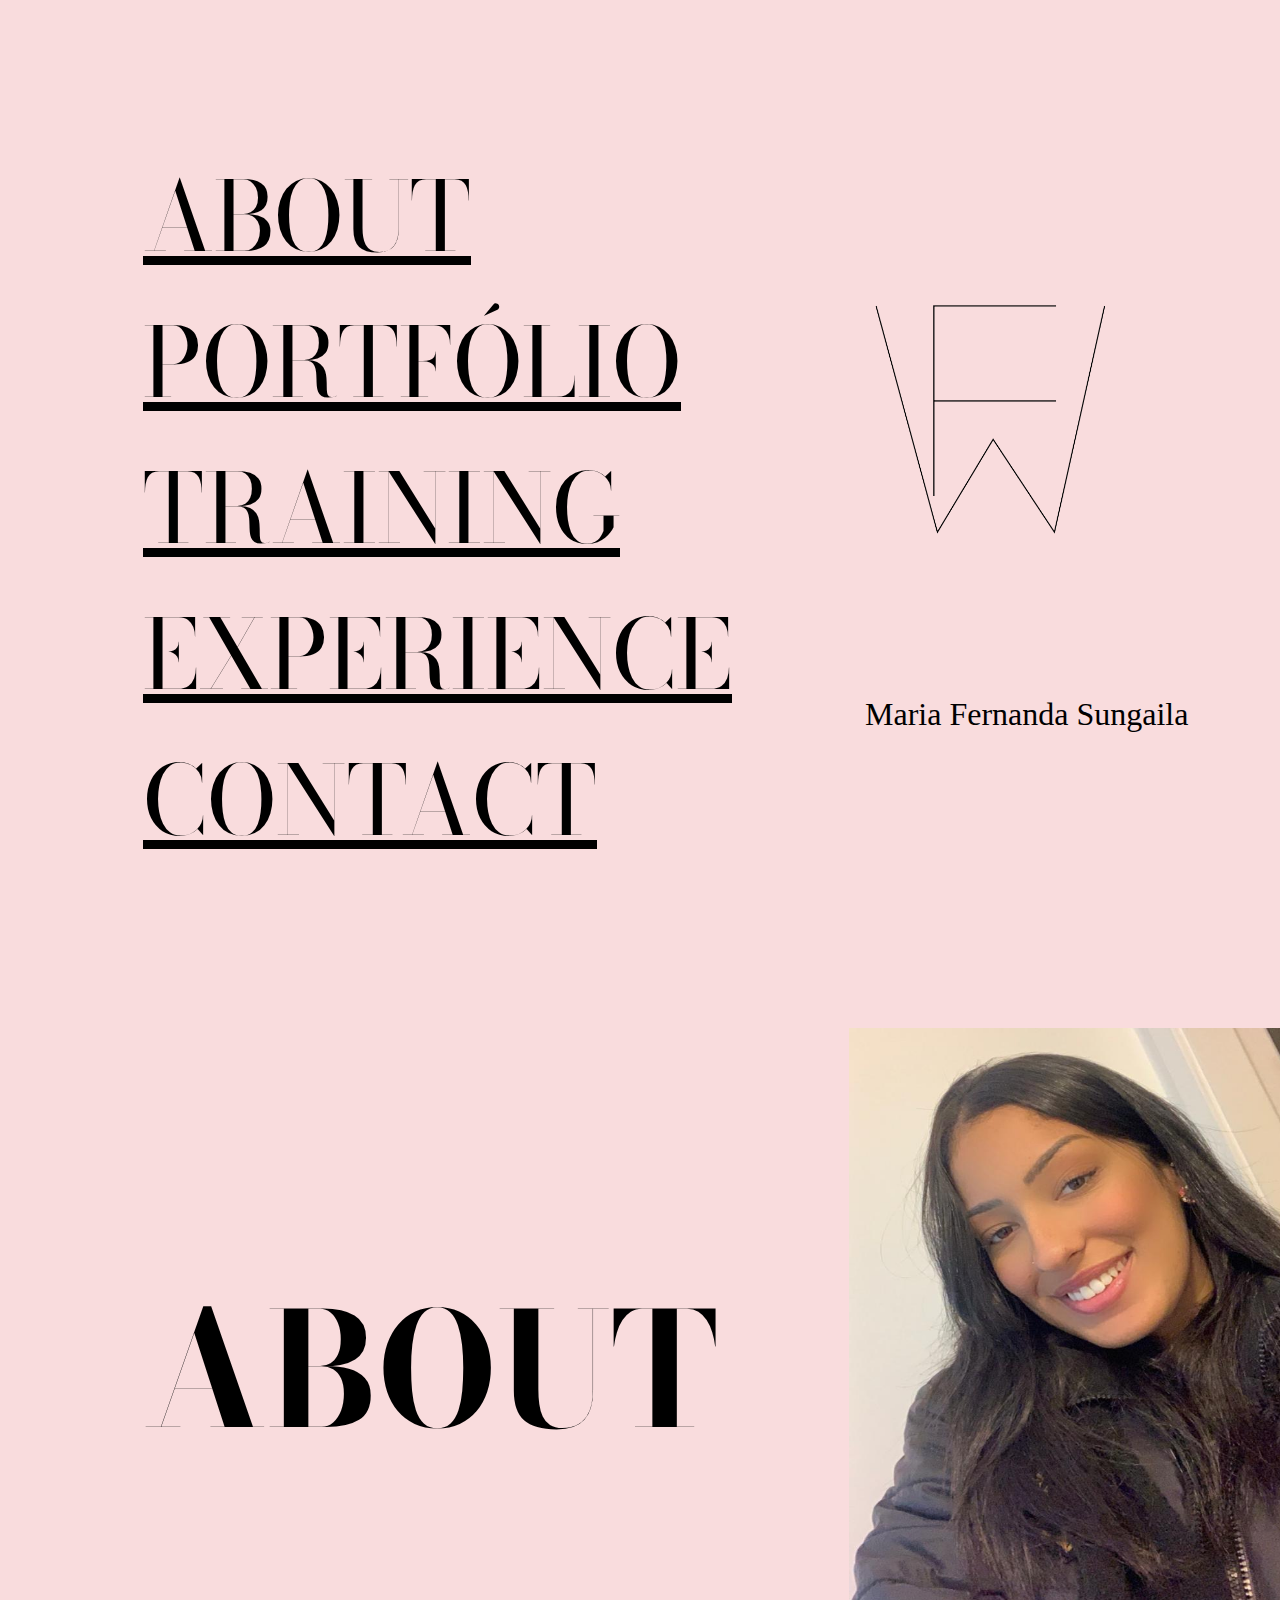
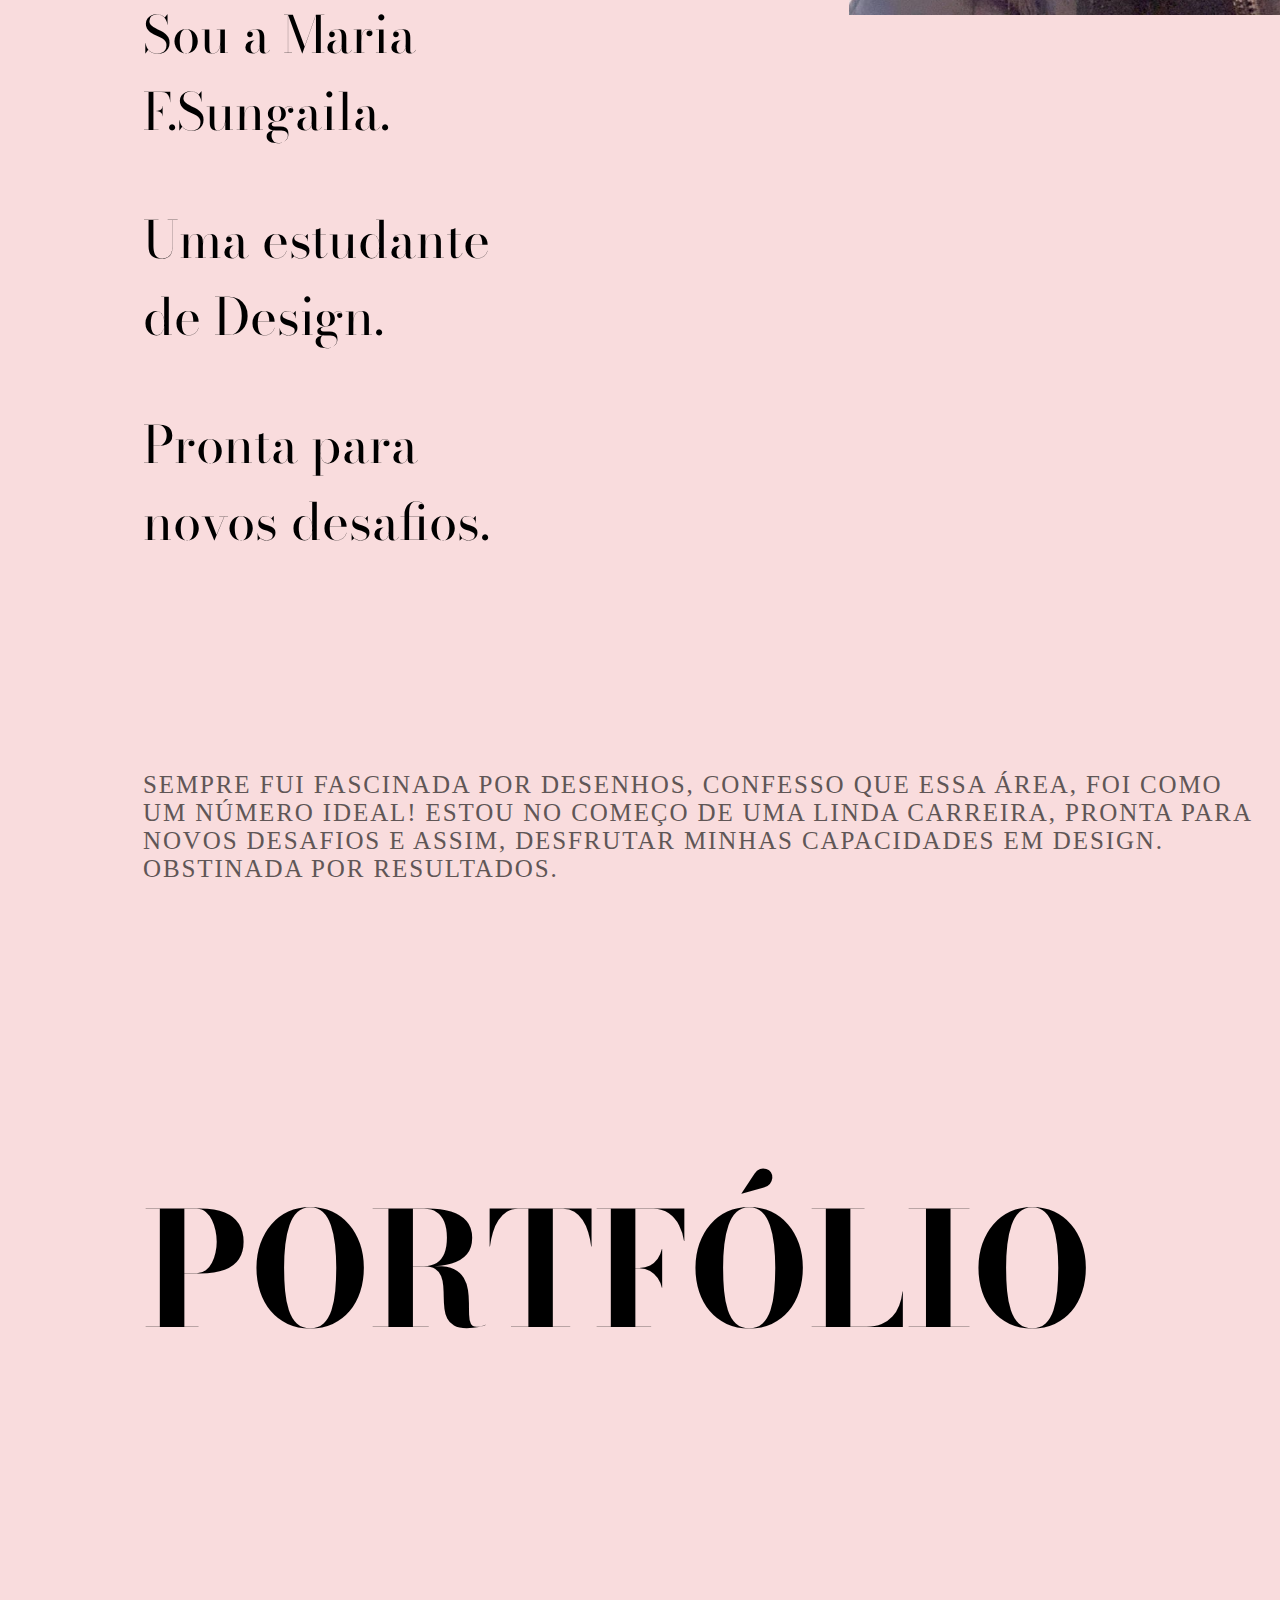
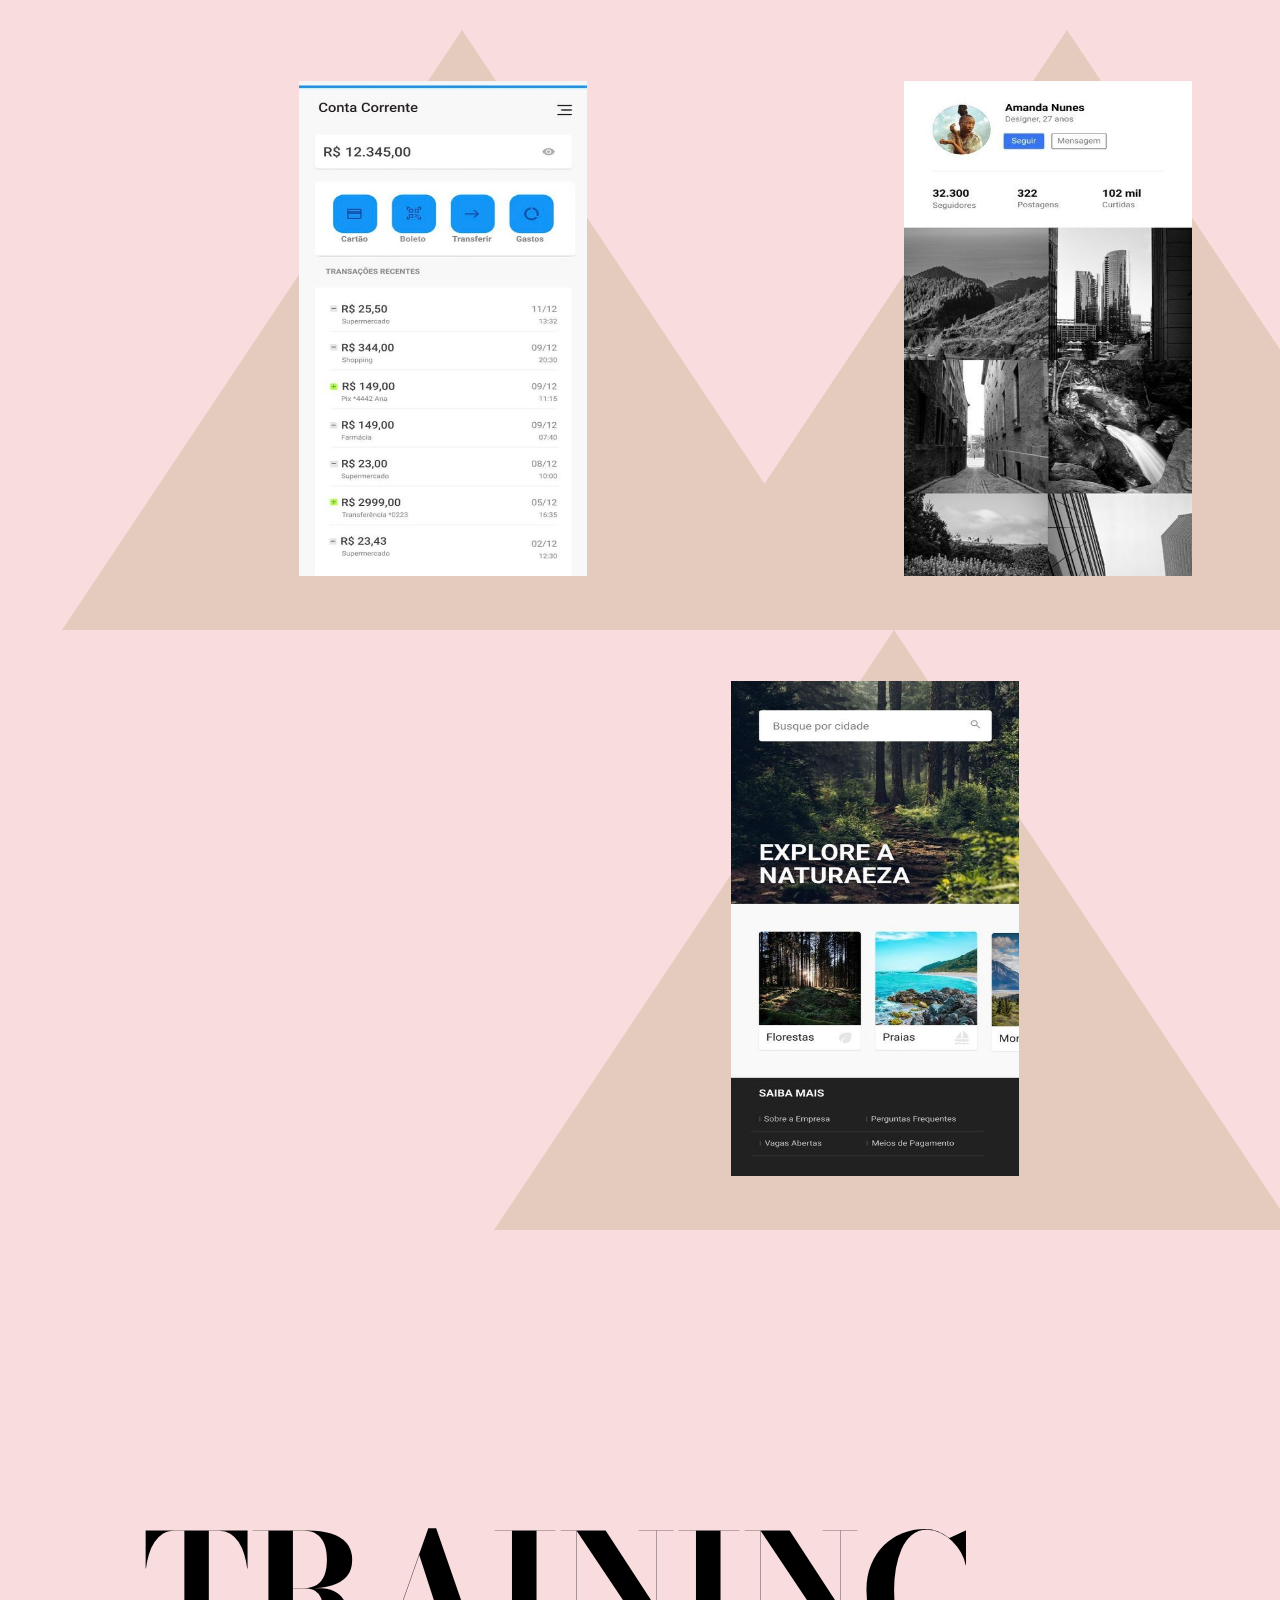
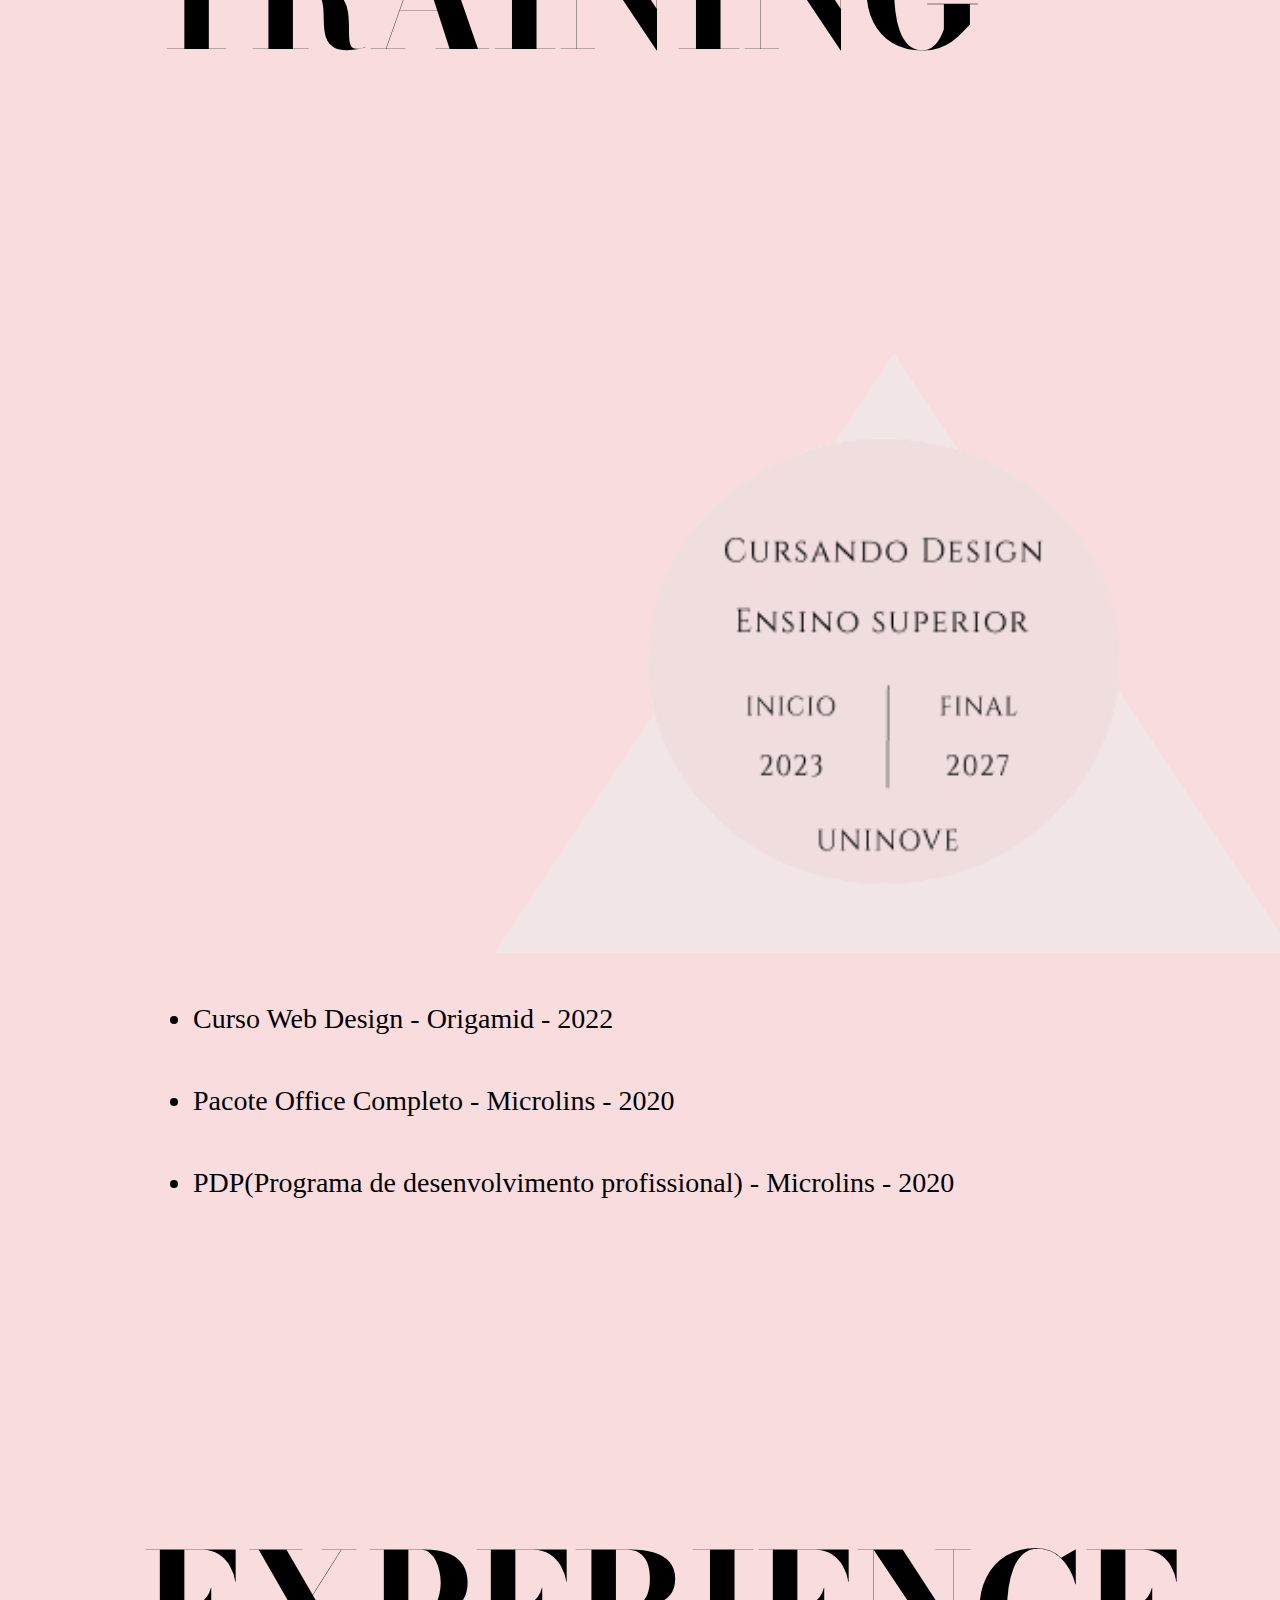
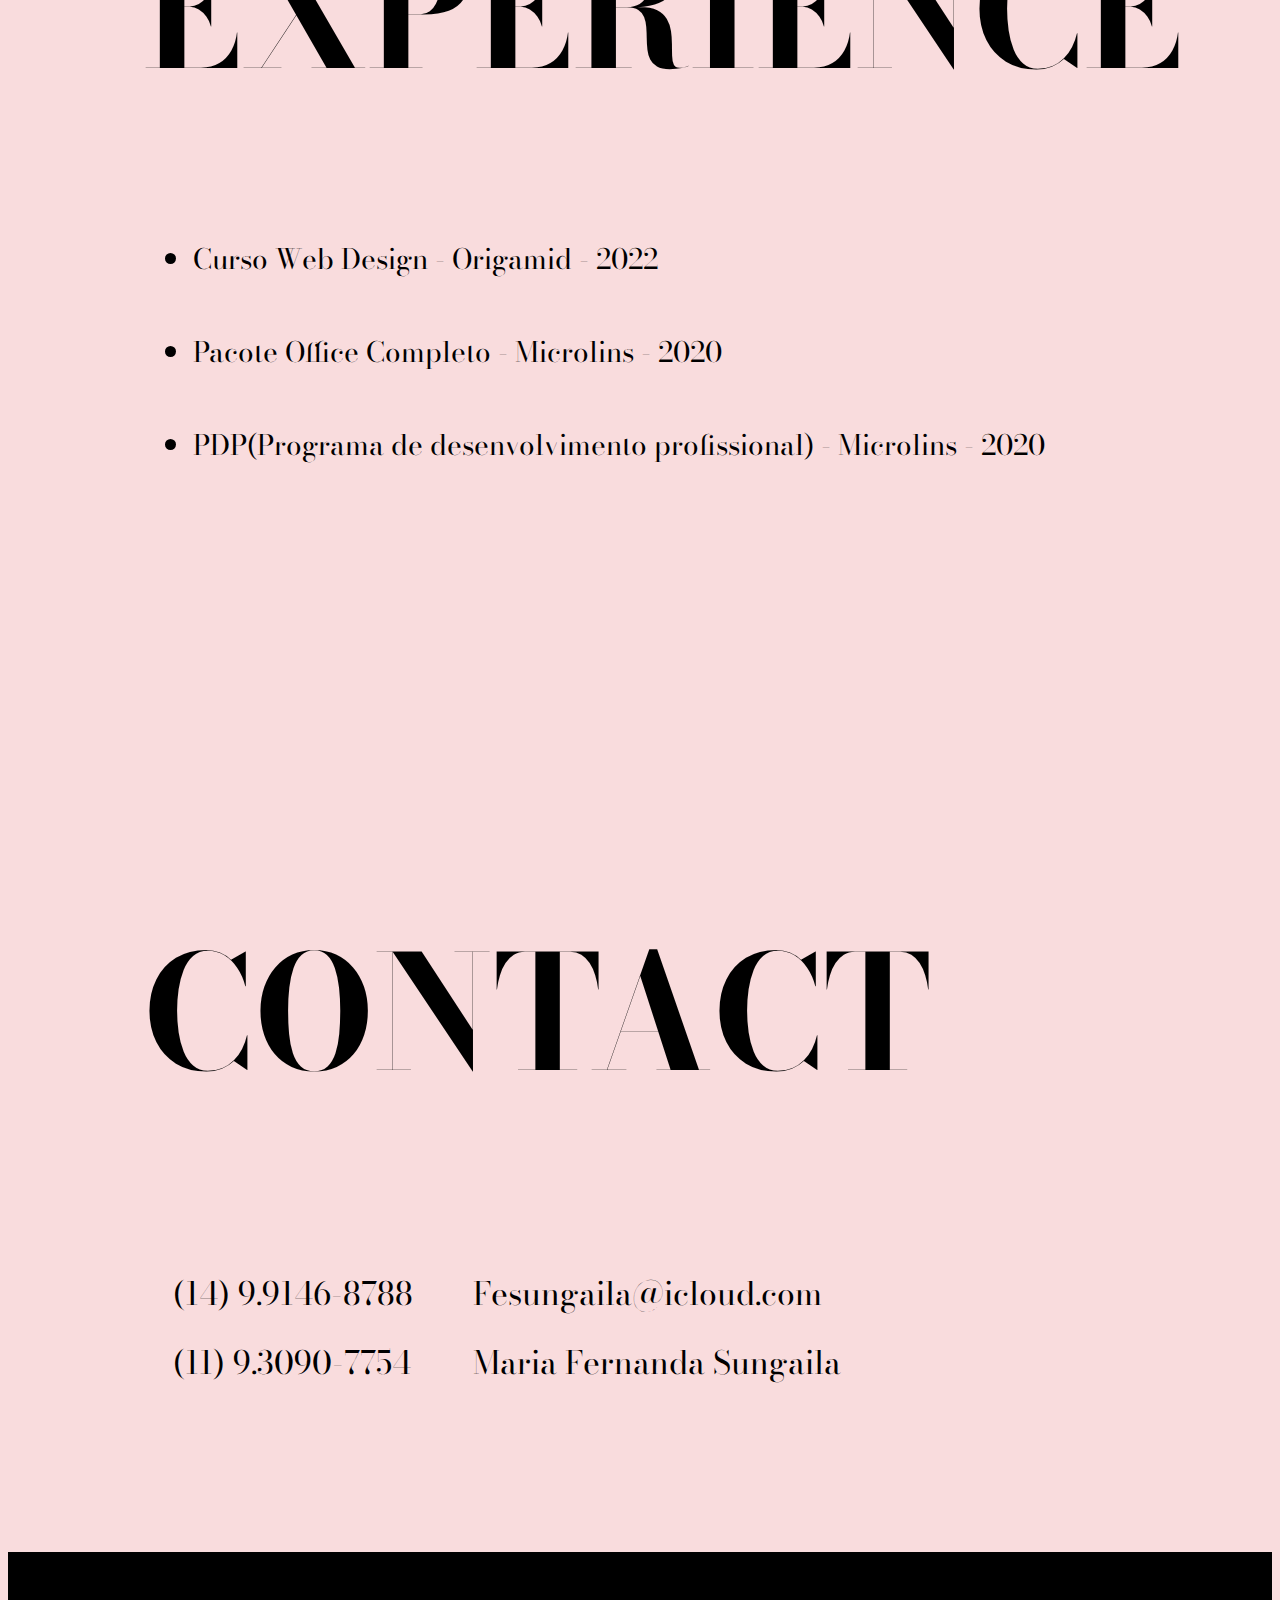
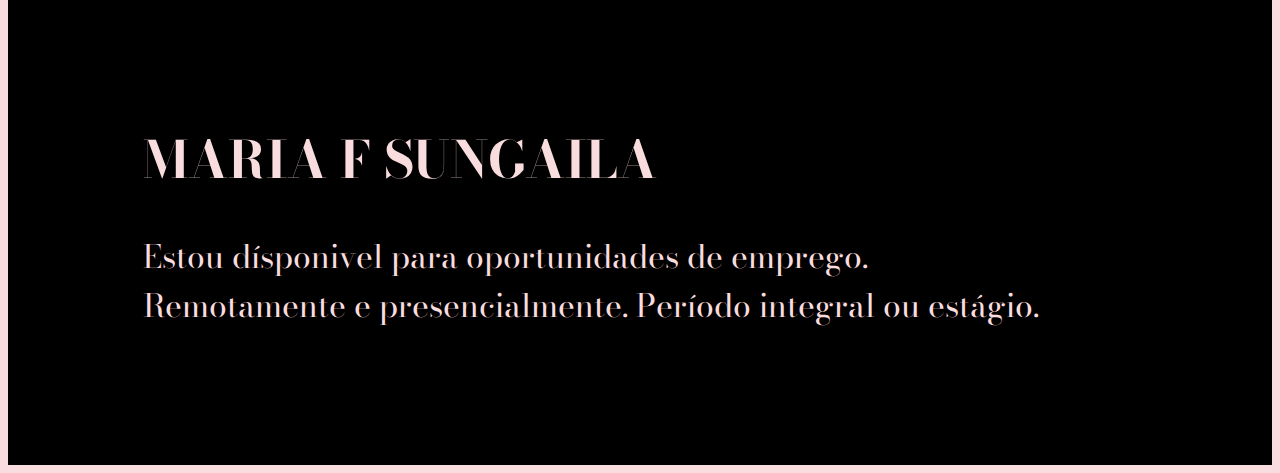
==== index.html @ e9f55757 "alterações na estrutura do projeto para subir no github pages" ====
<!DOCTYPE html>
<html>
  <head>
    <title>
      Projeto Maria Fernanda
    </title>
    <link rel="stylesheet" type="text/css" href="style.css">
    <meta charset="UTF-8">
    <link rel="stylesheet" href="https://cdn.jsdelivr.net/npm/bootstrap@4.1.3/dist/css/bootstrap.min.css" integrity="sha384-MCw98/SFnGE8fJT3GXwEOngsV7Zt27NXFoaoApmYm81iuXoPkFOJwJ8ERdknLPMO" crossorigin="anonymous">
    <link rel="icon" href="/FW.png">
    <body style="background-color: #f9dcdd;">

      
<div id="start-base">
  <div style="margin: 15vh;">
      <span class="informations"><a href="" style="color: black;">ABOUT</a></span>
      <br>
      <span class="informations"><a href="" style="color:black">PORTFÓLIO</a></span>
      <br>
      <span class="informations"><a href="" style="color: black;">TRAINING</a></span>
      <br>
      <span class="informations"><a href="" style="color: black;">EXPERIENCE</a></span>
      <br>
      <span class="informations"><a href="" style="color: black;">CONTACT</a></span>
      <br>
  </div>


<div id="image-signature">
  <img src="/FW.png" alt="" style="height: 30vh; margin-left: 2px;">
  <div class="name">
    <span>Maria Fernanda Sungaila</span>
  </div>
</div>
</div>

<div class="about">
  <div id="about-apresentation"">
<h1 style="font-size: 158px;">ABOUT</h1>
<p>Sou a Maria F.Sungaila.</p>
<p>Uma estudante de Design.</p>
<p>Pronta para novos desafios.</p>
  </div> 

  <div style="margin-left: 21vh;">
    <img id="image-photomaria"src="/picture-maria.jpg" alt="">
  </div>
</div>
<div id="about-description">
  <div style="margin-left: 15vh;">
  <p>SEMPRE FUI FASCINADA POR DESENHOS, CONFESSO QUE ESSA ÁREA, FOI COMO UM NÚMERO IDEAL! ESTOU NO COMEÇO DE UMA LINDA CARREIRA, PRONTA PARA NOVOS DESAFIOS E ASSIM, DESFRUTAR MINHAS CAPACIDADES EM DESIGN. OBSTINADA POR RESULTADOS.</p>
  </div>
</div>


<div class="portfolio">
  <div style="margin: 15vh;">
    <h1 style="font-size: 158px;">PORTFÓLIO</h1>
  </div>
</div>

<div id="segura-triangulo">
  <div class="triangulo">
    <img src="/port1.jpeg" alt="" style="height: 55vh;width: 32vh;z-index: 1000;margin-left: -163px;margin-top: 51px;">
  </div>
  <div class="triangulo">
    <img src="/port2.jpeg" alt="" style="height: 55vh;width: 32vh;z-index: 1000;margin-left: -163px;margin-top: 51px">
  </div>
</div>

<div id="segura-triangulo-sozinho">
  <div class="triangulo" style="margin-left: 49vh;">
    <img src="/port3.jpeg" alt="" style="height: 55vh;width: 32vh;z-index: 1000;margin-left: -163px;margin-top: 51px">
  </div>
</div>







<div class="training">
  <div style="margin: 15vh;">
  <h1 style="font-size: 158px;">TRAINING</h1>
  </div>
</div>


  <div id="segura-triangulo-sozinho">
    <div class="triangulo-claro" style="margin-left: 49vh;">
      <img src="/bola.png" alt="" style="    height: 53vh;width: 65vh;z-index: 1000;margin-left: -318px;margin-top: 68px;">
    </div>
  <div style="margin-left: 10vh;">
        <li>Curso Web Design - Origamid - 2022</li>
        <li>Pacote Office Completo - Microlins - 2020</li>
        <li>PDP(Programa de desenvolvimento profissional) - Microlins - 2020</li> 
    </div>
  </div> 



  <div class="experience">
    <div style="margin: 15vh;">
      <h1 style="font-size: 158px;">EXPERIENCE</h1>
      <div>
        <li>Curso Web Design - Origamid - 2022</li>
        <li>Pacote Office Completo - Microlins - 2020</li>
        <li>PDP(Programa de desenvolvimento profissional) - Microlins - 2020</li> 
      </div>
    </div>
  </div>

  <div class="contact">
    <div style="margin: 15vh;">
    <h1 style="font-size: 158px;">CONTACT</h1>
    <div style="display: flex;">
      <div style="font-size: 32px; display: flex;flex-direction: column; margin: 20px;">
        <span style="margin: 10px;">(14) 9.9146-8788</span>
        <span style="margin: 10px">(11) 9.3090-7754</span>
      </div>

      <div style="font-size: 32px;display: flex;flex-direction: column; margin: 20px;">
        <span style="margin: 10px">Fesungaila@icloud.com</span>
        <span style="margin: 10px">Maria Fernanda Sungaila</span>
      </div>
 </div>
</div>
</div>


<div class="footer">
  <div style="margin: 15vh;">
  <h1 style="font-size: 51px;">MARIA F SUNGAILA</h1>
  <div>
    <span style="font-size: 32px;">Estou dísponivel para oportunidades de emprego.<br> Remotamente e presencialmente. Período integral ou estágio.</span>
</div>
  </div>
</div> 

























      <!--BOOTSTRAP-->

<script src="https://code.jquery.com/jquery-3.3.1.slim.min.js" integrity="sha384-q8i/X+965DzO0rT7abK41JStQIAqVgRVzpbzo5smXKp4YfRvH+8abtTE1Pi6jizo" crossorigin="anonymous"></script>
<script src="https://cdn.jsdelivr.net/npm/popper.js@1.14.3/dist/umd/popper.min.js" integrity="sha384-ZMP7rVo3mIykV+2+9J3UJ46jBk0WLaUAdn689aCwoqbBJiSnjAK/l8WvCWPIPm49" crossorigin="anonymous"></script>
<script src="https://cdn.jsdelivr.net/npm/bootstrap@4.1.3/dist/js/bootstrap.min.js" integrity="sha384-ChfqqxuZUCnJSK3+MXmPNIyE6ZbWh2IMqE241rYiqJxyMiZ6OW/JmZQ5stwEULTy" crossorigin="anonymous"></script>
<script src="/portfolio-project-maria-fernanda/script.js"></script>
</body>

</head>
</html>
---- style.css ----
@import url('https://fonts.googleapis.com/css2?family=Abel&family=Big+Shoulders+Display:wght@300&family=Bodoni+Moda&family=Edu+NSW+ACT+Foundation:wght@700&family=Kanit:wght@100&display=swap');

#base-contact{
  font-size: 32px;
  display: flex;
  flex-direction: column; 
  margin: 20px;
}

#image-signature{
  margin-top: 30vh; 
  margin-left: 25vh;
}

#about-description{
  font-size: 25px; 
  font-family: 'Cinzel';
  display: flex;
  color: #605656;
  letter-spacing: 0.075em;
}

#about-apresentation{
  margin: 15vh; 
  font-size: 51px;
}

#image-photomaria{
  margin: 20px;
  width: 440px;
  height: 587px;
}

.footer{
background-color: black;
color: #f9dcdd;
font-family: 'Bodoni Moda', serif;
display: flex;
  
}

.contact{
background-color: #f9dcdd;
font-family: 'Bodoni Moda', serif;
display: flex;
  
}

.experience{
background-color: #f9dcdd;
font-family: 'Bodoni Moda', serif;
display: flex;
}


li{
margin: 50px;
font-size: 28px;
}


.triangulo-claro{
width: 0px;
height: 0px;
border-bottom: 600px solid #f1e5e5;
border-left: 400px solid transparent;
border-right: 400px solid transparent;
}


.training{
background-color: #f9dcdd;
font-family: 'Bodoni Moda', serif;
display: flex;

}

#segura-triangulo-sozinho{
background-color: #f9dcdd;
margin-left: 5vh;
}

#segura-triangulo{
background-color: #f9dcdd;
display: grid;
grid-template-columns: 50% 50%;
margin-left: 6vh;
}

.triangulo{
width: 0px;
height: 0px;
border-bottom: 600px solid rgba(228, 203, 190, 1);
border-left: 400px solid transparent;
border-right: 400px solid transparent;
}

.portfolio{
background-color: #f9dcdd;
font-family: 'Bodoni Moda', serif;
display: flex;
}

.about{
background-color: #f9dcdd;
display: grid;
grid-template-columns: 50% 50%;
font-family: 'Bodoni Moda', serif;
}

.name{
font-family: 'Cinzel';
font-style: normal;
font-weight: 400;
font-size: 32px;
margin-top: 9rem;
width: 498px;
height: 40px;
}

.body{
background-color: #f9dcdd;

}
.informations{
font-size: 96px;
font-family: 'Bodoni Moda', serif;
}

#start-base{
background-color: #f9dcdd;
display: grid;
grid-template-columns: 50% 50%;


}
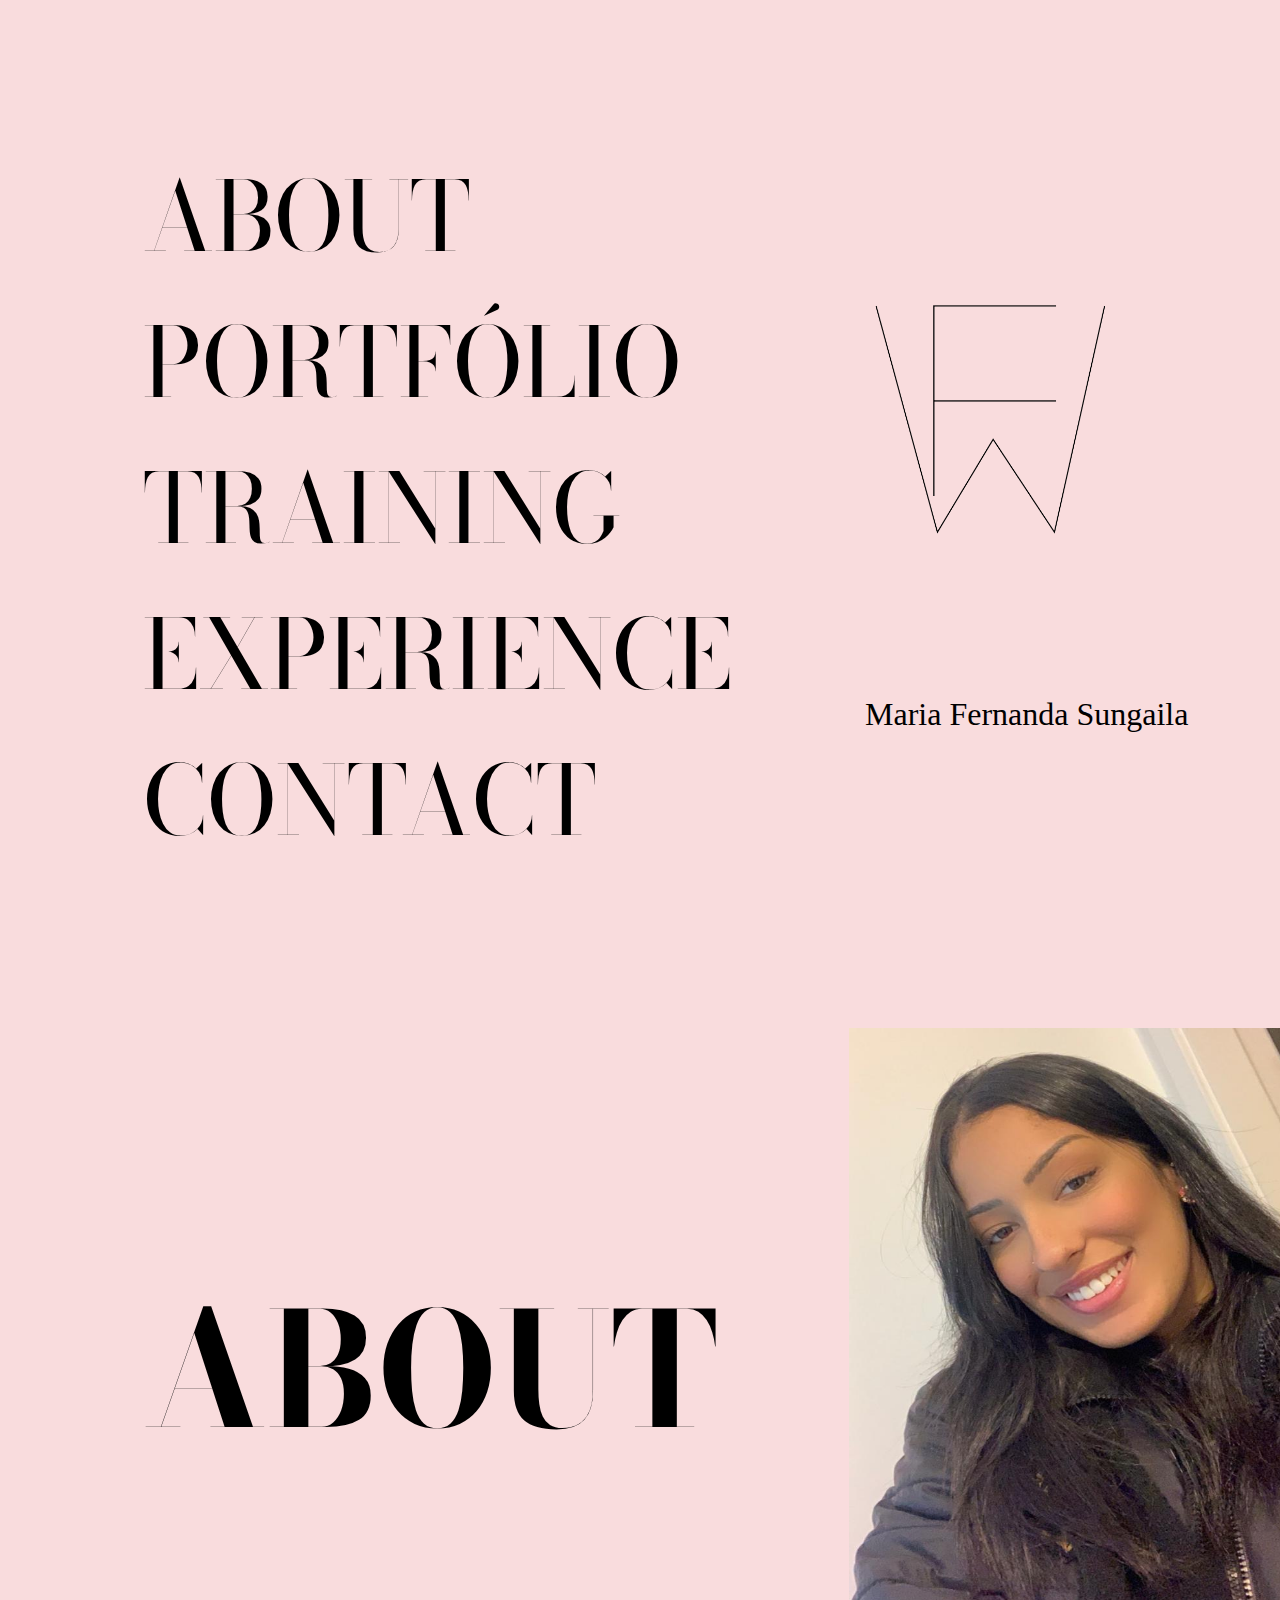
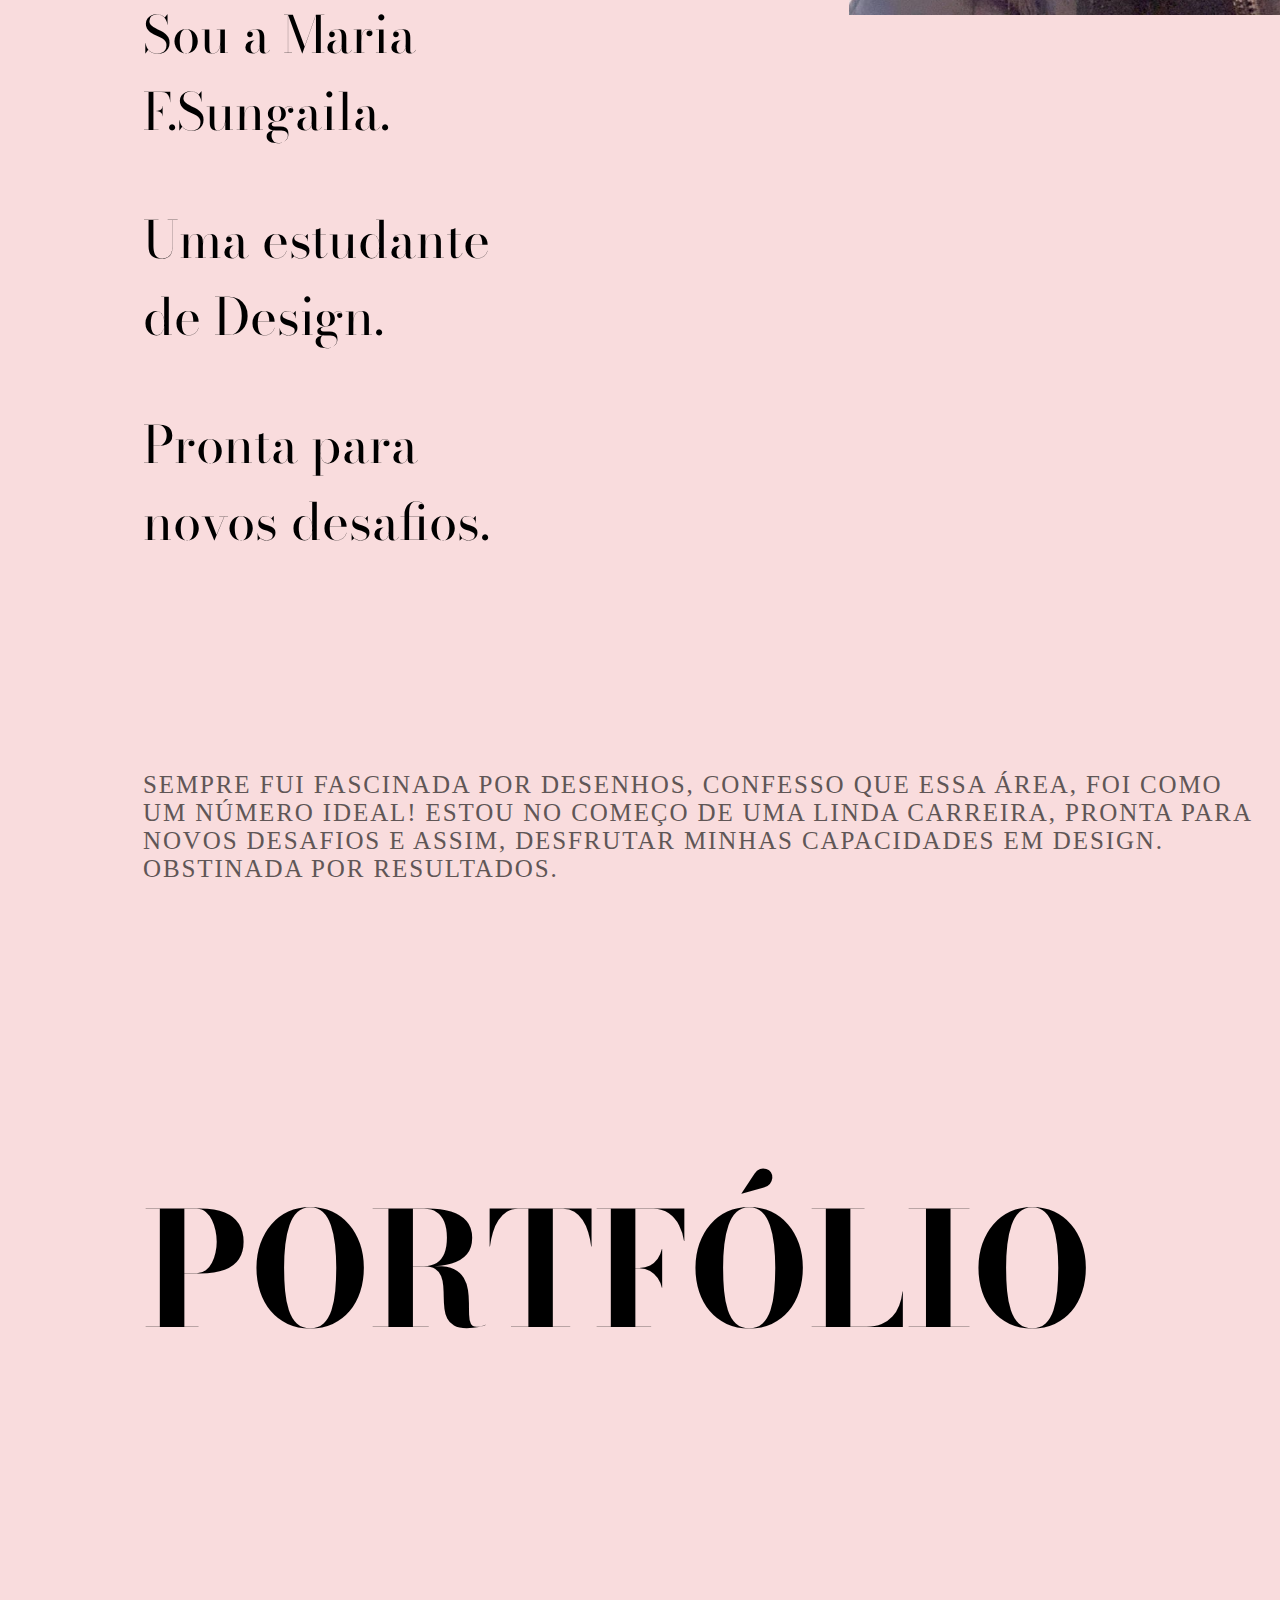
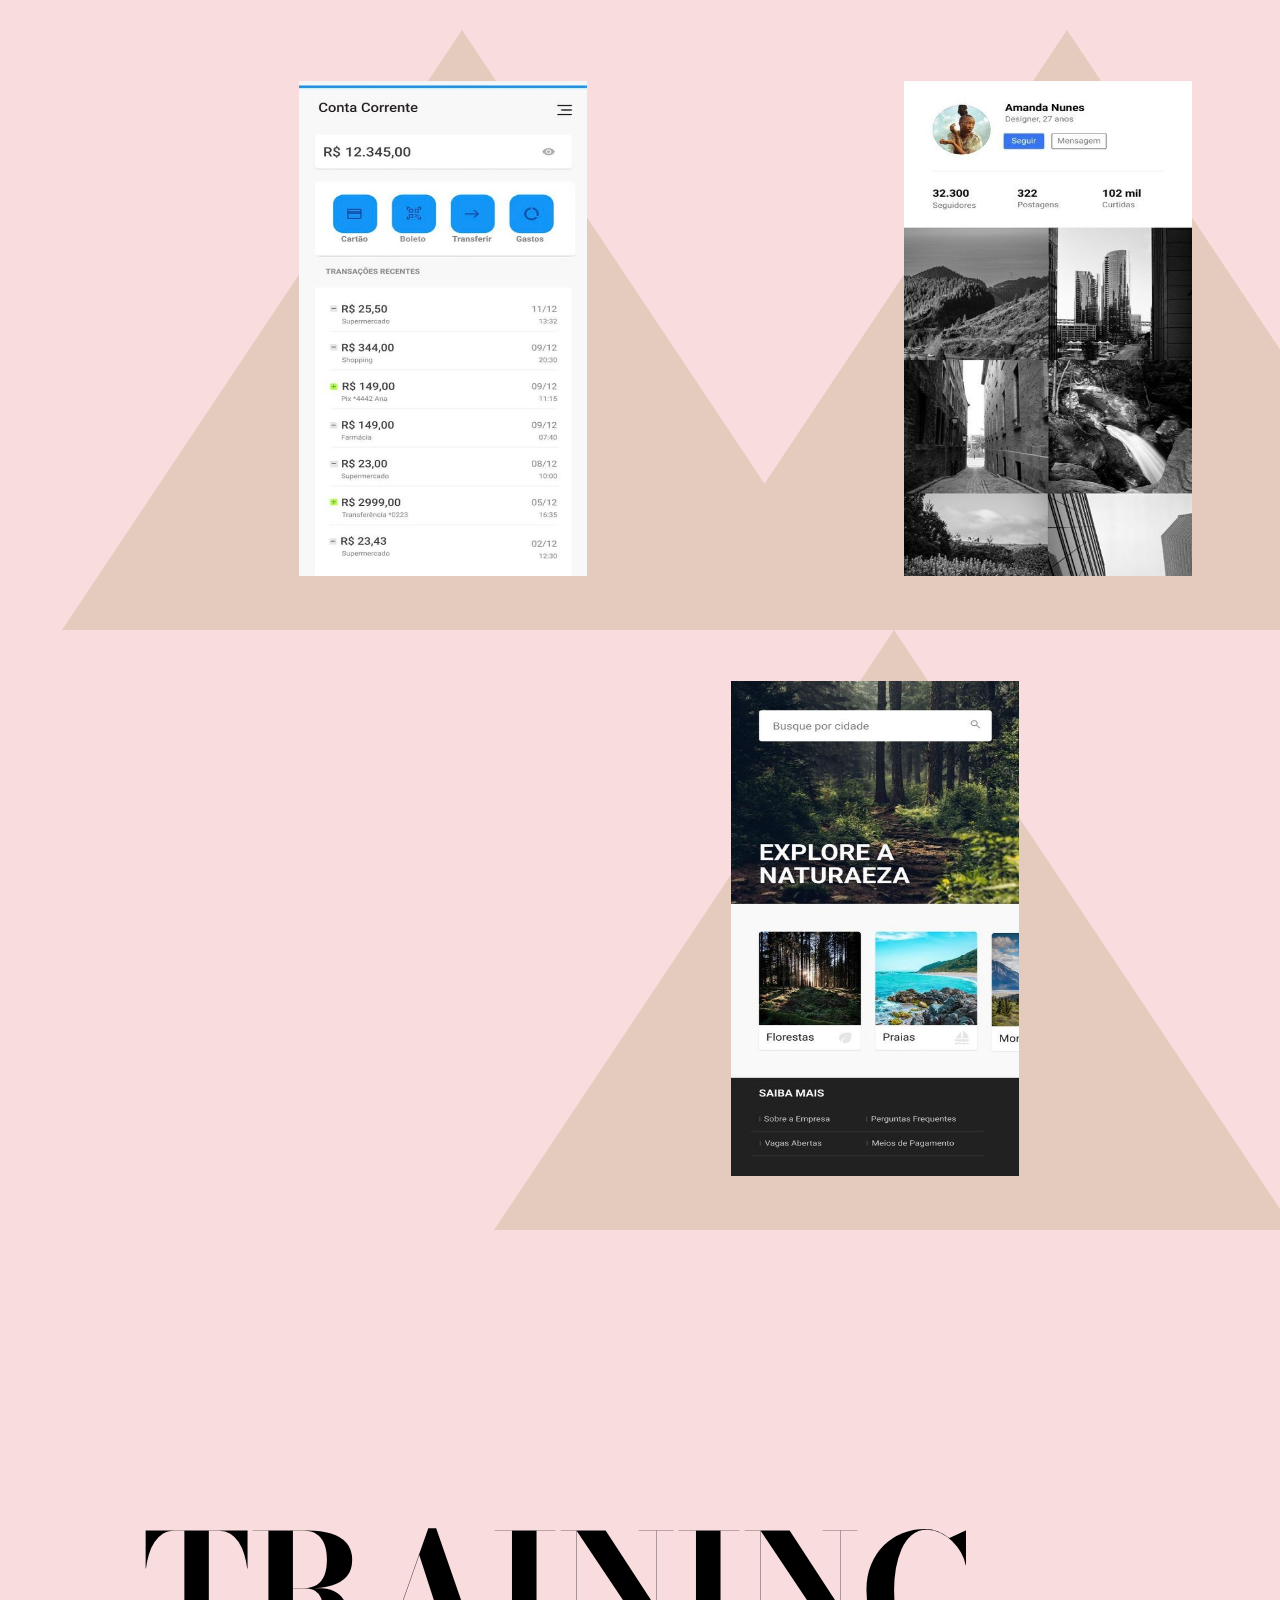
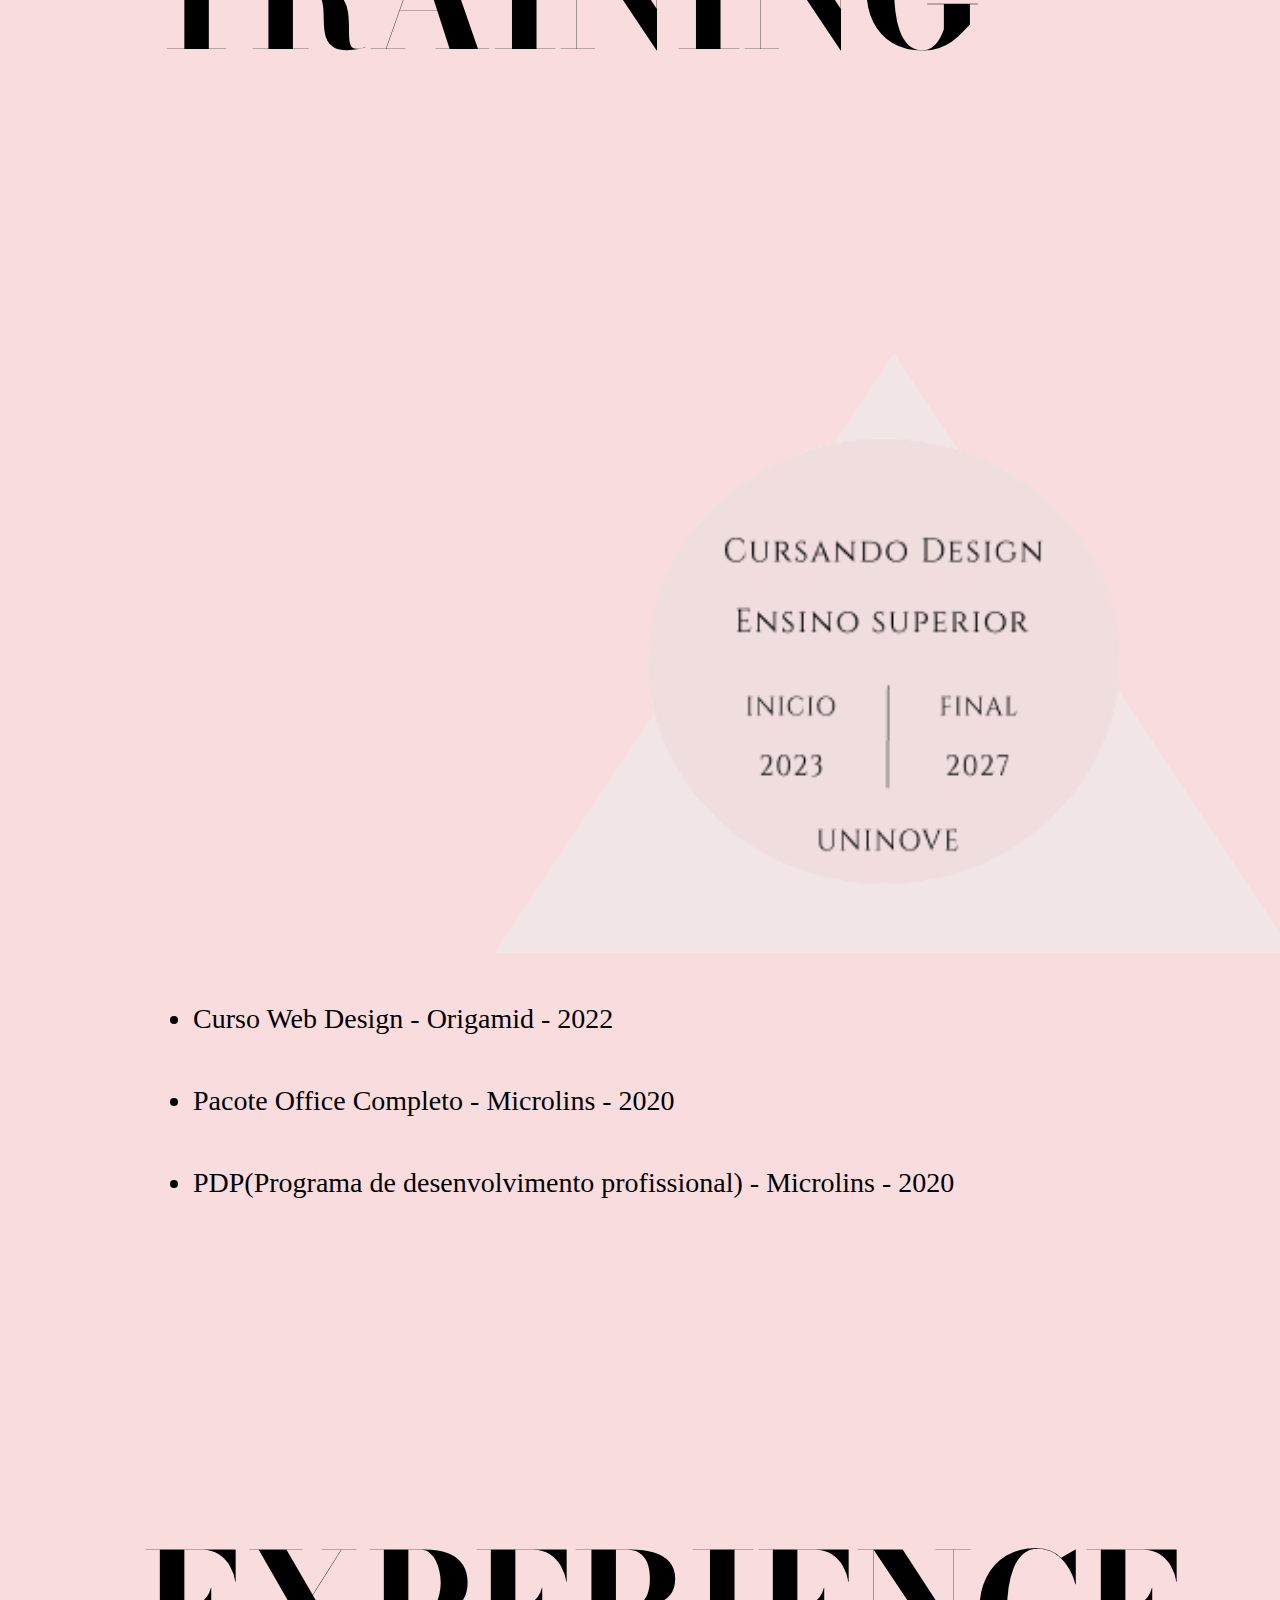
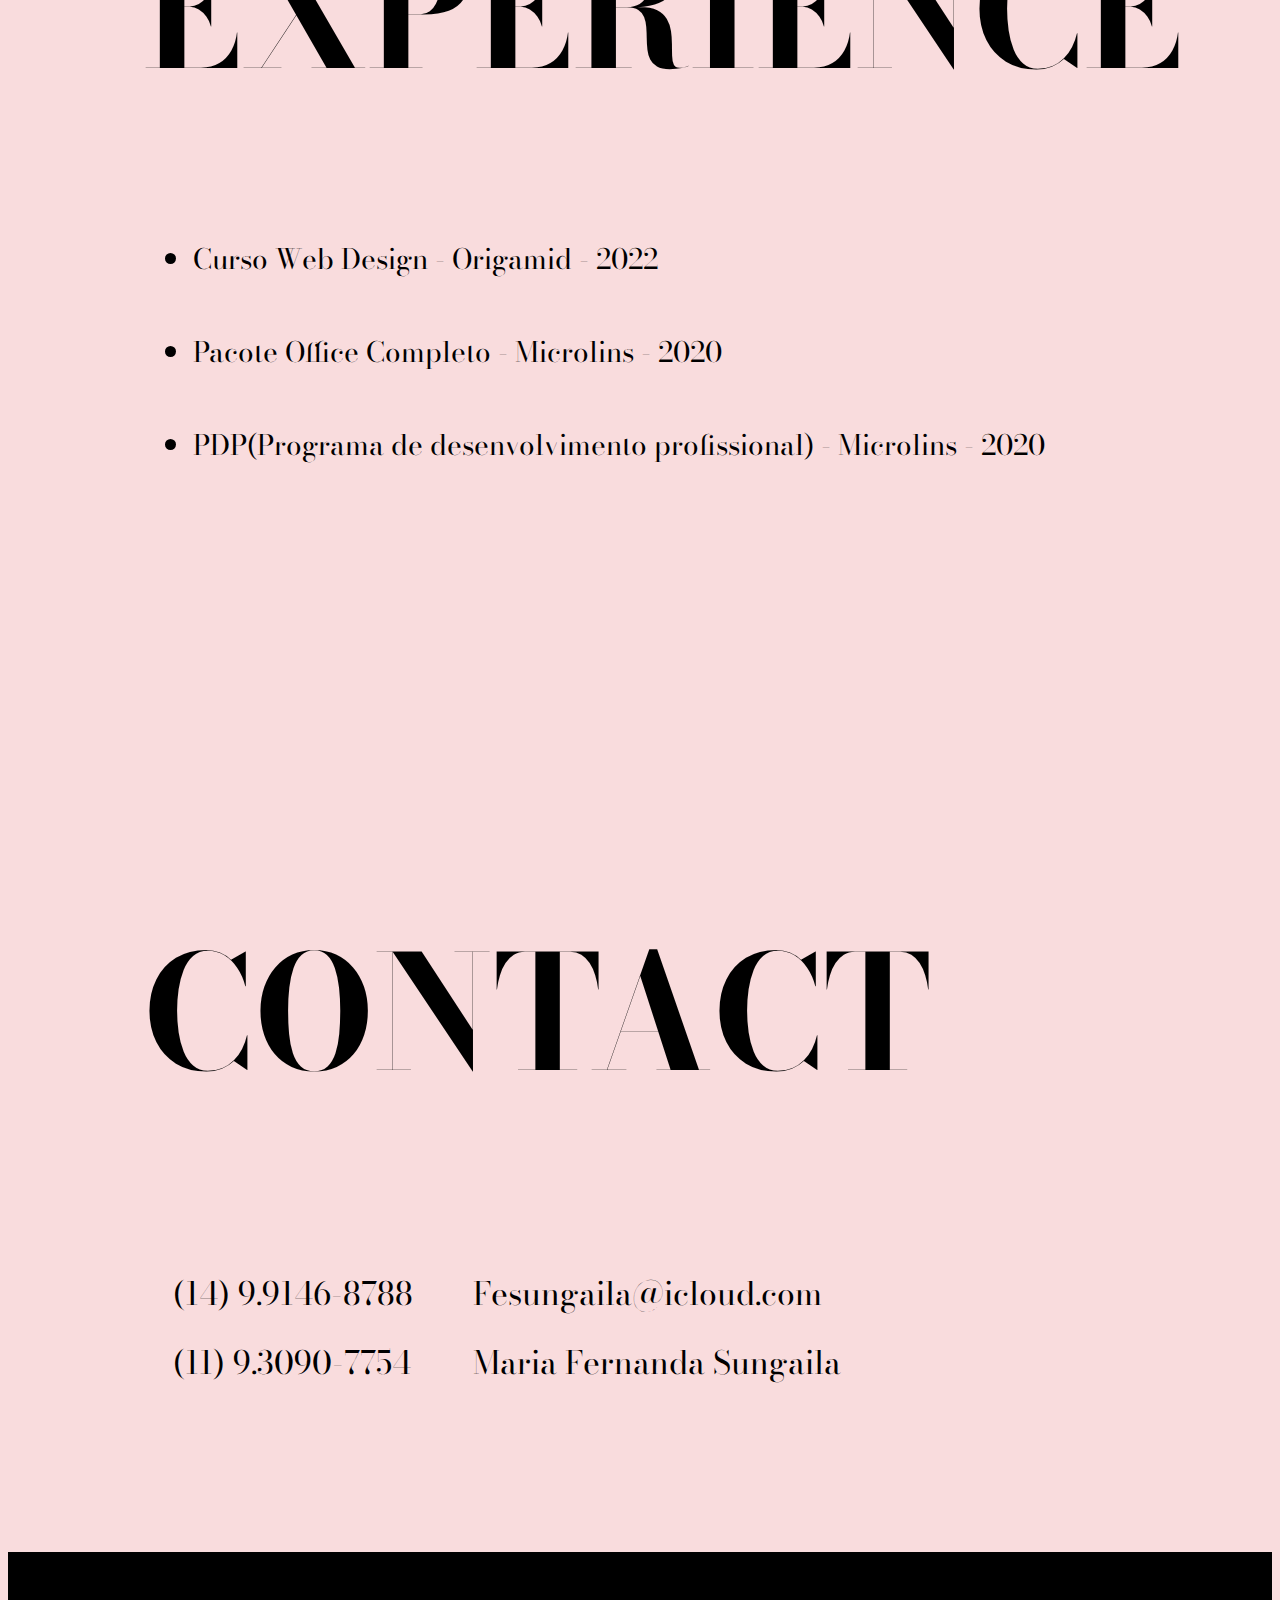
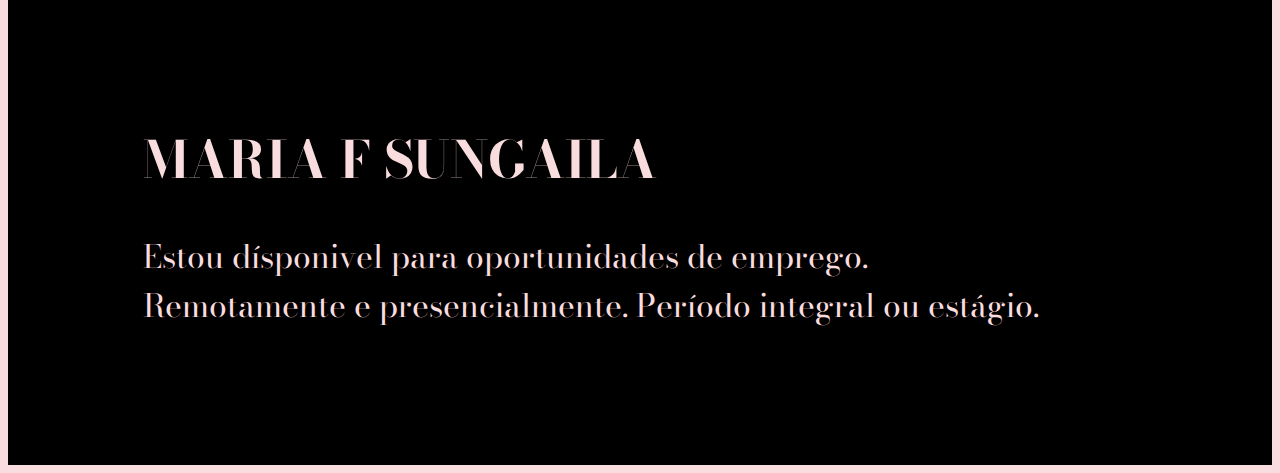
==== commit 88f0feb3: "remoçao href index.html" ====
--- a/index.html
+++ b/index.html
@@ -7,27 +7,27 @@
     <link rel="stylesheet" type="text/css" href="style.css">
     <meta charset="UTF-8">
     <link rel="stylesheet" href="https://cdn.jsdelivr.net/npm/bootstrap@4.1.3/dist/css/bootstrap.min.css" integrity="sha384-MCw98/SFnGE8fJT3GXwEOngsV7Zt27NXFoaoApmYm81iuXoPkFOJwJ8ERdknLPMO" crossorigin="anonymous">
-    <link rel="icon" href="/FW.png">
+    <link rel="icon" href="FW.png">
     <body style="background-color: #f9dcdd;">
 
       
 <div id="start-base">
   <div style="margin: 15vh;">
-      <span class="informations"><a href="" style="color: black;">ABOUT</a></span>
+      <span class="informations"><a  style="color: black;">ABOUT</a></span>
       <br>
-      <span class="informations"><a href="" style="color:black">PORTFÓLIO</a></span>
+      <span class="informations"><a style="color:black">PORTFÓLIO</a></span>
       <br>
-      <span class="informations"><a href="" style="color: black;">TRAINING</a></span>
+      <span class="informations"><a style="color: black;">TRAINING</a></span>
       <br>
-      <span class="informations"><a href="" style="color: black;">EXPERIENCE</a></span>
+      <span class="informations"><a style="color: black;">EXPERIENCE</a></span>
       <br>
-      <span class="informations"><a href="" style="color: black;">CONTACT</a></span>
+      <span class="informations"><a style="color: black;">CONTACT</a></span>
       <br>
   </div>
 
 
 <div id="image-signature">
-  <img src="/FW.png" alt="" style="height: 30vh; margin-left: 2px;">
+  <img src="FW.png" alt="" style="height: 30vh; margin-left: 2px;">
   <div class="name">
     <span>Maria Fernanda Sungaila</span>
   </div>
@@ -43,7 +43,7 @@
   </div> 
 
   <div style="margin-left: 21vh;">
-    <img id="image-photomaria"src="/picture-maria.jpg" alt="">
+    <img id="image-photomaria"src="../picture-maria.jpg" alt="">
   </div>
 </div>
 <div id="about-description">
@@ -61,16 +61,16 @@
 
 <div id="segura-triangulo">
   <div class="triangulo">
-    <img src="/port1.jpeg" alt="" style="height: 55vh;width: 32vh;z-index: 1000;margin-left: -163px;margin-top: 51px;">
+    <img src="port1.jpeg" alt="" style="height: 55vh;width: 32vh;z-index: 1000;margin-left: -163px;margin-top: 51px;">
   </div>
   <div class="triangulo">
-    <img src="/port2.jpeg" alt="" style="height: 55vh;width: 32vh;z-index: 1000;margin-left: -163px;margin-top: 51px">
+    <img src="port2.jpeg" alt="" style="height: 55vh;width: 32vh;z-index: 1000;margin-left: -163px;margin-top: 51px">
   </div>
 </div>
 
 <div id="segura-triangulo-sozinho">
   <div class="triangulo" style="margin-left: 49vh;">
-    <img src="/port3.jpeg" alt="" style="height: 55vh;width: 32vh;z-index: 1000;margin-left: -163px;margin-top: 51px">
+    <img src="port3.jpeg" alt="" style="height: 55vh;width: 32vh;z-index: 1000;margin-left: -163px;margin-top: 51px">
   </div>
 </div>
 
@@ -89,7 +89,7 @@
 
   <div id="segura-triangulo-sozinho">
     <div class="triangulo-claro" style="margin-left: 49vh;">
-      <img src="/bola.png" alt="" style="    height: 53vh;width: 65vh;z-index: 1000;margin-left: -318px;margin-top: 68px;">
+      <img src="bola.png" alt="" style="    height: 53vh;width: 65vh;z-index: 1000;margin-left: -318px;margin-top: 68px;">
     </div>
   <div style="margin-left: 10vh;">
         <li>Curso Web Design - Origamid - 2022</li>
